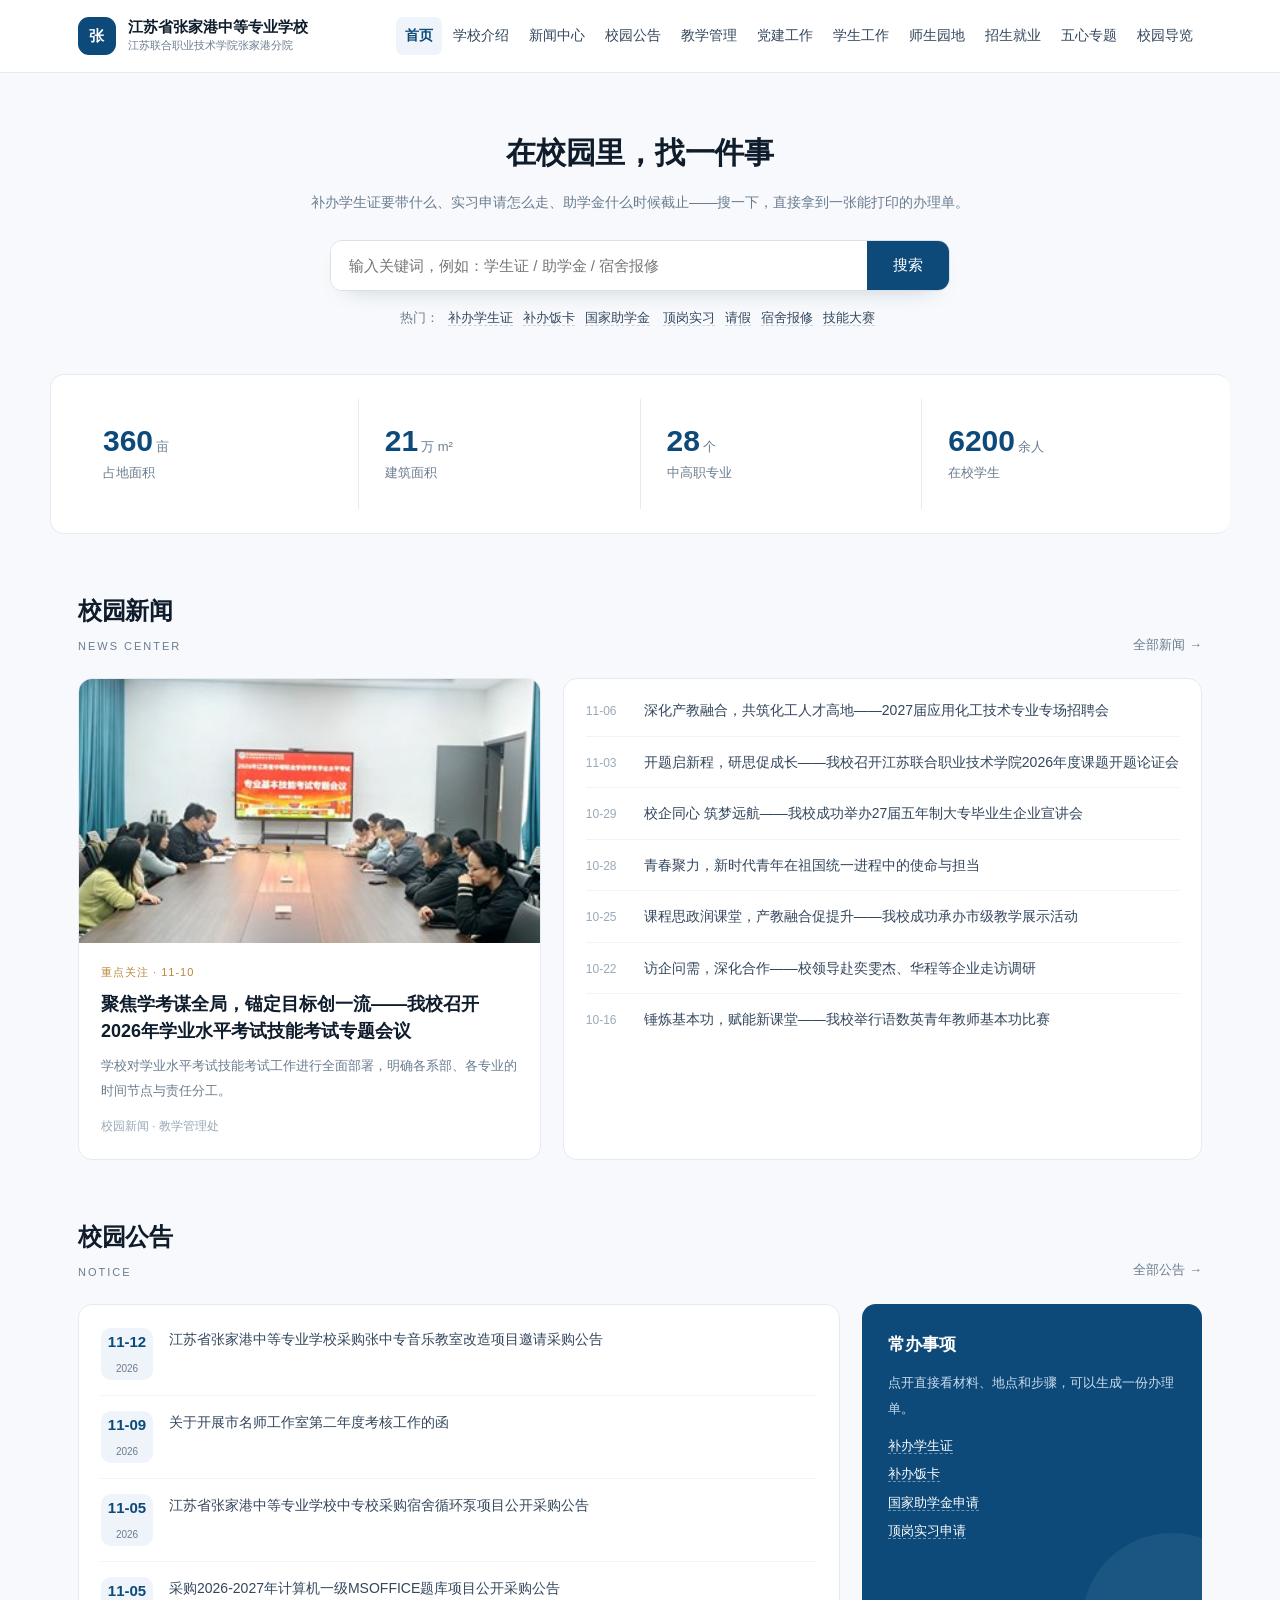
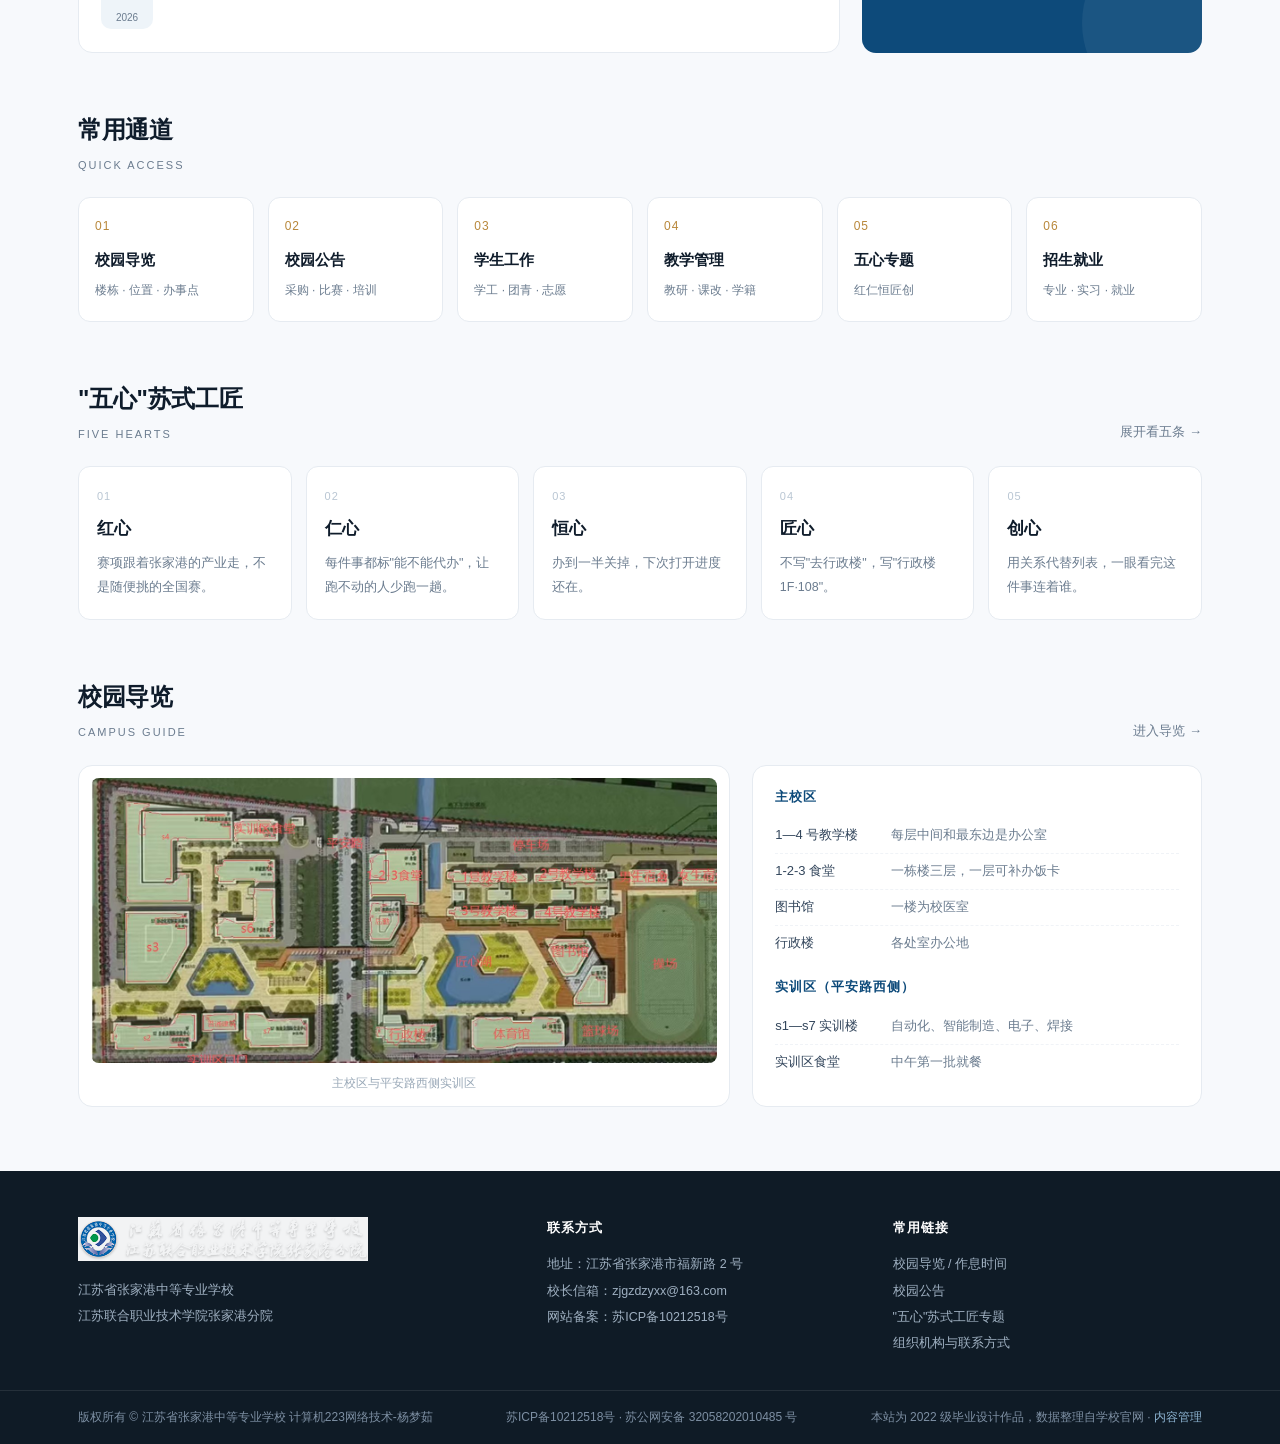
==== index.html @ 9fe330e5 "init: ymr site" ====
<!DOCTYPE html>
<html lang="zh-CN">
<head>
<meta charset="utf-8">
<meta name="viewport" content="width=device-width,initial-scale=1">
<title>江苏省张家港中等专业学校</title>
<link rel="stylesheet" href="assets/css/style.css">
</head>
<body>

<header class="hd"><div class="wrap">
  <a class="brand" href="#p-home">
    <div class="seal">张</div>
    <div><b>江苏省张家港中等专业学校</b><span>江苏联合职业技术学院张家港分院</span></div>
  </a>
  <nav class="nv">
    <a href="#p-home">首页</a>
    <a href="#p-intro">学校介绍</a>
    <a href="#p-news">新闻中心</a>
    <a href="#p-notice">校园公告</a>
    <a href="#p-teach">教学管理</a>
    <a href="#p-partys">党建工作</a>
    <a href="#p-stu">学生工作</a>
    <a href="#p-teacher">师生园地</a>
    <a href="#p-job">招生就业</a>
    <a href="#p-wuxin">五心专题</a>
    <a href="#p-guide">校园导览</a>
  </nav>
</div></header>

<main>

<section class="page on" id="p-home">
    <section class="sb"><div class="wrap">
    <h1>在校园里，找一件事</h1>
    <p>补办学生证要带什么、实习申请怎么走、助学金什么时候截止——搜一下，直接拿到一张能打印的办理单。</p>
    <div class="sbox"><input id="q" placeholder="输入关键词，例如：学生证 / 助学金 / 宿舍报修" autocomplete="off"><button id="qbtn">搜索</button></div>
    <div class="hot">热门：
      <a class="kw">补办学生证</a><a class="kw">补办饭卡</a><a class="kw">国家助学金</a>
      <a class="kw">顶岗实习</a><a class="kw">请假</a><a class="kw">宿舍报修</a><a class="kw">技能大赛</a>
    </div>
    <div id="qres" class="qres"></div>
  </div></section>
<div class="nums"><div class="wrap">
    <div><b>360<i>亩</i></b><span>占地面积</span></div>
    <div><b>21<i>万 m²</i></b><span>建筑面积</span></div>
    <div><b>28<i>个</i></b><span>中高职专业</span></div>
    <div><b>6200<i>余人</i></b><span>在校学生</span></div>
  </div></div>

  <div class="sec"><div class="wrap">
    <div class="shead"><h2>校园新闻<small>News Center</small></h2><a href="#p-news">全部新闻 →</a></div>
    <div class="news">
      <a class="feat" href="#p-news">
        <img src="assets/img/news1.jpg" alt="">
        <div class="txt">
          <div class="tag">重点关注 · 11-10</div>
          <h3>聚焦学考谋全局，锚定目标创一流——我校召开2026年学业水平考试技能考试专题会议</h3>
          <p>学校对学业水平考试技能考试工作进行全面部署，明确各系部、各专业的时间节点与责任分工。</p>
          <div class="meta">校园新闻 · 教学管理处</div>
        </div>
      </a>
      <ul class="listc">
        <li><span class="d">11-06</span><a href="#p-news">深化产教融合，共筑化工人才高地——2027届应用化工技术专业专场招聘会</a></li>
        <li><span class="d">11-03</span><a href="#p-news">开题启新程，研思促成长——我校召开江苏联合职业技术学院2026年度课题开题论证会</a></li>
        <li><span class="d">10-29</span><a href="#p-news">校企同心 筑梦远航——我校成功举办27届五年制大专毕业生企业宣讲会</a></li>
        <li><span class="d">10-28</span><a href="#p-news">青春聚力，新时代青年在祖国统一进程中的使命与担当</a></li>
        <li><span class="d">10-25</span><a href="#p-news">课程思政润课堂，产教融合促提升——我校成功承办市级教学展示活动</a></li>
        <li><span class="d">10-22</span><a href="#p-news">访企问需，深化合作——校领导赴奕雯杰、华程等企业走访调研</a></li>
        <li><span class="d">10-16</span><a href="#p-news">锤炼基本功，赋能新课堂——我校举行语数英青年教师基本功比赛</a></li>
      </ul>
    </div>
  </div></div>

  <div class="sec"><div class="wrap">
    <div class="shead"><h2>校园公告<small>Notice</small></h2><a href="#p-notice">全部公告 →</a></div>
    <div class="notice">
      <ul class="ncard">
        <li><div class="date"><b>11-12</b><span>2026</span></div><a class="t" href="#p-notice">江苏省张家港中等专业学校采购张中专音乐教室改造项目邀请采购公告</a></li>
        <li><div class="date"><b>11-09</b><span>2026</span></div><a class="t" href="#p-notice">关于开展市名师工作室第二年度考核工作的函</a></li>
        <li><div class="date"><b>11-05</b><span>2026</span></div><a class="t" href="#p-notice">江苏省张家港中等专业学校中专校采购宿舍循环泵项目公开采购公告</a></li>
        <li><div class="date"><b>11-05</b><span>2026</span></div><a class="t" href="#p-notice">采购2026-2027年计算机一级MSOFFICE题库项目公开采购公告</a></li>
      </ul>
      <div class="side">
        <h4>常办事项</h4>
        <p style="margin-bottom:10px">点开直接看材料、地点和步骤，可以生成一份办理单。</p>
        <ul style="font-size:13px;line-height:2.2;color:#dceaf5">
          <li><a href="#" class="kw" style="color:#fff;border-bottom:1px dashed rgba(255,255,255,.4)">补办学生证</a></li>
          <li><a href="#" class="kw" style="color:#fff;border-bottom:1px dashed rgba(255,255,255,.4)">补办饭卡</a></li>
          <li><a href="#" class="kw" style="color:#fff;border-bottom:1px dashed rgba(255,255,255,.4)">国家助学金申请</a></li>
          <li><a href="#" class="kw" style="color:#fff;border-bottom:1px dashed rgba(255,255,255,.4)">顶岗实习申请</a></li>
        </ul>
      </div>
    </div>
  </div></div>

  <div class="sec"><div class="wrap">
    <div class="shead"><h2>常用通道<small>QUICK ACCESS</small></h2></div>
    <div class="qk">
      <a href="#p-guide"><div class="n">01</div><b>校园导览</b><span>楼栋 · 位置 · 办事点</span></a>
      <a href="#p-notice"><div class="n">02</div><b>校园公告</b><span>采购 · 比赛 · 培训</span></a>
      <a href="#p-stu"><div class="n">03</div><b>学生工作</b><span>学工 · 团青 · 志愿</span></a>
      <a href="#p-teach"><div class="n">04</div><b>教学管理</b><span>教研 · 课改 · 学籍</span></a>
      <a href="#p-wuxin"><div class="n">05</div><b>五心专题</b><span>红仁恒匠创</span></a>
      <a href="#p-job"><div class="n">06</div><b>招生就业</b><span>专业 · 实习 · 就业</span></a>
    </div>
  </div></div>

  <div class="sec"><div class="wrap">
    <div class="shead"><h2>"五心"苏式工匠<small>Five Hearts</small></h2><a href="#p-wuxin">展开看五条 →</a></div>
    <div class="wx">
      <div class="c"><i>01</i><b>红心</b><p>赛项跟着张家港的产业走，不是随便挑的全国赛。</p></div>
      <div class="c"><i>02</i><b>仁心</b><p>每件事都标"能不能代办"，让跑不动的人少跑一趟。</p></div>
      <div class="c"><i>03</i><b>恒心</b><p>办到一半关掉，下次打开进度还在。</p></div>
      <div class="c"><i>04</i><b>匠心</b><p>不写"去行政楼"，写"行政楼 1F·108"。</p></div>
      <div class="c"><i>05</i><b>创心</b><p>用关系代替列表，一眼看完这件事连着谁。</p></div>
    </div>
  </div></div>

  <div class="sec"><div class="wrap">
    <div class="shead"><h2>校园导览<small>Campus Guide</small></h2><a href="#p-guide">进入导览 →</a></div>
    <div class="guide">
      <div class="gmap"><img src="assets/img/campus-map.jpg" alt="校园总平面图"><p>主校区与平安路西侧实训区</p></div>
      <div class="bl">
        <h4>主校区</h4>
        <ul>
          <li><span>1—4 号教学楼</span><em>每层中间和最东边是办公室</em></li>
          <li><span>1-2-3 食堂</span><em>一栋楼三层，一层可补办饭卡</em></li>
          <li><span>图书馆</span><em>一楼为校医室</em></li>
          <li><span>行政楼</span><em>各处室办公地</em></li>
        </ul>
        <h4>实训区（平安路西侧）</h4>
        <ul>
          <li><span>s1—s7 实训楼</span><em>自动化、智能制造、电子、焊接</em></li>
          <li><span>实训区食堂</span><em>中午第一批就餐</em></li>
        </ul>
      </div>
    </div>
  </div></div>
</section>

<section class="page" id="p-intro">
  <div class="phead"><div class="wrap"><h1>学校介绍</h1><p>江苏省张家港中等专业学校（江苏联合职业技术学院张家港分院）位于张家港市福新路 2 号。</p></div></div>
  <div class="wrap">
    <div class="panel" style="padding:26px"><div class="prose">
      <p>学校前身为江苏省张家港职业教育中心校，1980 年办班、1984 年建校，1988 年创建国标省重点，1996 年成为首批国家级重点职业高中，2009 年成为首批省四星级、省高水平示范性职业学校，2014 年成为首批国家中等职业教育改革发展示范校，2015 年升格为江苏联合职业技术学院张家港分院，2018 年创建为江苏省现代化示范性职业学校，2020 年成为江苏省领航学校建设单位，2024 年 7 月整体迁入福新路 2 号新校区。</p>
      <p>学校占地 360 亩，建筑面积 21 万平方米；现有"3+3"分段培养、五年一贯制、职教高考、三年制中专 4 个办学层次，开设 28 个中高职专业，其中省级品牌专业 4 个、省级示范专业 5 个、省级现代化专业群 3 个；在校班级 147 个，学生 6200 余人，专任教师 419 名；建有学生实践基地 10 个，数控技术应用为国家级实训基地。</p>
    </div></div>

    <div class="shead" style="margin-top:26px"><h2>发展记事<small>History</small></h2></div>
    <div class="panel"><ul class="plist">
      <li><span class="pill">1980</span><span class="p">办班</span></li>
      <li><span class="pill">1984</span><span class="p">建校</span></li>
      <li><span class="pill">1988</span><span class="p">创建国标省重点</span></li>
      <li><span class="pill">1996</span><span class="p">首批国家级重点职业高中</span></li>
      <li><span class="pill">2009</span><span class="p">首批省四星级、省高水平示范性职业学校</span></li>
      <li><span class="pill">2014</span><span class="p">首批国家中等职业教育改革发展示范校</span></li>
      <li><span class="pill">2015</span><span class="p">升格为江苏联合职业技术学院张家港分院</span></li>
      <li><span class="pill">2020</span><span class="p">江苏省领航学校建设单位</span></li>
      <li><span class="pill">2024</span><span class="p">整体迁入福新路 2 号新校区</span></li>
    </ul></div>

    <div class="shead" style="margin-top:26px"><h2>组织机构<small>Organization</small></h2></div>
    <div class="org">
      <div class="panel">
        <h5 style="font-size:13px;color:var(--brand);margin:14px 0 6px">党政管理机构</h5>
        <ul class="plist">
          <li><span class="p">党政办公室</span><span class="d">戴勇林（主任）</span></li>
          <li><span class="p">组织人事处</span><span class="d">胡梅（主任）</span></li>
          <li><span class="p">教学管理处</span><span class="d">方琴（主任）</span></li>
          <li><span class="p">学生管理处</span><span class="d">万杨（主任）</span></li>
          <li><span class="p">实训管理处</span><span class="d">顾达（主任）</span></li>
          <li><span class="p">图文信息处</span><span class="d">徐振宇（主任）</span></li>
          <li><span class="p">合作就业处</span><span class="d">徐宇琴（主任）</span></li>
          <li><span class="p">后勤服务处</span><span class="d">刘宇峰（副主任主持工作）</span></li>
          <li><span class="p">校团委</span><span class="d">袁一楠（书记）</span></li>
        </ul>
      </div>
      <div class="panel">
        <h5 style="font-size:13px;color:var(--brand);margin:14px 0 6px">教学单位</h5>
        <ul class="plist">
          <li><span class="p">智能控制系</span><span class="d">李锋（主任）</span></li>
          <li><span class="p">机械与汽车工程系</span><span class="d">常鹤晖（主任）</span></li>
          <li><span class="p">信息工程系</span><span class="d">张少维（主任）</span></li>
          <li><span class="p">经济贸易系</span><span class="d">朱庆和（主任）</span></li>
          <li><span class="p">能源材料系</span><span class="d">秦峰（副主任主持工作）</span></li>
          <li><span class="p">职教高考部</span><span class="d">倪鸣春（主任）</span></li>
        </ul>
      </div>
    </div>
  </div>
</section>

<section class="page" id="p-news">
  <div class="phead"><div class="wrap"><h1>新闻中心</h1><p>校园新闻与部门动态，数据来自学校官网，标题与日期原样保留。</p></div></div>
  <div class="wrap">
    <div class="shead"><h2>校园新闻<small>Campus News</small></h2></div>
    <div class="panel"><ul class="plist" id="list-news"></ul></div>

    <div class="shead" style="margin-top:30px"><h2>部门新闻<small>Department</small></h2></div>
    <div class="panel"><ul class="plist" id="list-dept"></ul></div>
  </div>
</section>

<section class="page" id="p-notice">
  <div class="phead"><div class="wrap"><h1>校园公告</h1><p>共 <b id="cnt-ann">12</b> 条，标题与日期原样。过期的自动归档。</p></div></div>
  <div class="wrap"><div class="panel"><ul class="plist" id="list-ann"></ul></div></div>
</section>

<section class="page" id="p-wuxin">
  <div class="phead"><div class="wrap"><h1>"五心"苏式工匠</h1><p>五心不是五个词，是五个具体的决定——每条都落在网站里一个能被看见的地方。</p></div></div>
  <div class="wrap">
    <div class="panel" style="padding:26px"><div class="prose"><p>这一页不讲口号。红心、仁心、恒心、匠心、创心，在系统里对应五个可以指给别人看的动作：一条赛项挂在哪、一句话省掉哪趟路、一次关掉浏览器之后还留下什么、一个房间号写到多细、一条通知连到哪件事。</p></div></div>
    <div class="wx" style="grid-template-columns:repeat(2,1fr)">
      <div class="panel" style="padding:24px 26px">
        <div style="font-size:12px;color:#b9c6d3;letter-spacing:1px">01 · 红心</div>
        <h3 style="font-size:18px;margin:8px 0 10px">家国情怀，对接张家港与苏州的产业</h3>
        <div class="prose" style="font-size:13.5px;line-height:2">
          技能竞赛挂的是本地赛项，不是随便挑的全国赛。<br>阳光义站的活动落在"服务地方"，不是凑时长。<br>2024 年迁新校区、360 亩、21 万平方米——这些数字本身就在讲地方投入。
        </div>
      </div>
      <div class="panel" style="padding:24px 26px">
        <div style="font-size:12px;color:#b9c6d3;letter-spacing:1px">02 · 仁心</div>
        <h3 style="font-size:18px;margin:8px 0 10px">温润向善，先把人当人</h3>
        <div class="prose" style="font-size:13.5px;line-height:2">
          每件事都标"能不能代办""要不要本人到场"。<br>校医室这条链先看病、后补手续——顺序不能反。<br>写清"这个点不接事"（静校 12:15-12:55），省的是白跑一趟。
        </div>
      </div>
      <div class="panel" style="padding:24px 26px">
        <div style="font-size:12px;color:#b9c6d3;letter-spacing:1px">03 · 恒心</div>
        <h3 style="font-size:18px;margin:8px 0 10px">反复打磨，久久为功</h3>
        <div class="prose" style="font-size:13.5px;line-height:2">
          办到一半关掉，下次打开进度还在。<br>走过的步骤留下痕迹，让你看见自己走到哪了。<br>公告到期自动归档，不让旧信息占位置。
        </div>
      </div>
      <div class="panel" style="padding:24px 26px">
        <div style="font-size:12px;color:#b9c6d3;letter-spacing:1px">04 · 匠心</div>
        <h3 style="font-size:18px;margin:8px 0 10px">精益求精，做到具体</h3>
        <div class="prose" style="font-size:13.5px;line-height:2">
          不写"去行政楼办理"，写"行政楼 1F·108"。<br>不写"带好材料"，写"学生证、在读证明、工本费"。<br>不写"上班时间"，写"周一至周五 10:30-12:30（跟饭点）"。
        </div>
      </div>
      <div class="panel" style="padding:24px 26px;grid-column:span 2">
        <div style="font-size:12px;color:#b9c6d3;letter-spacing:1px">05 · 创心</div>
        <h3 style="font-size:18px;margin:8px 0 10px">新技术，但不是为了炫技</h3>
        <div class="prose" style="font-size:13.5px;line-height:2">
          用"关系"代替列表：一件事连着谁、在哪、带什么，一眼看完。<br>通知不是列表，是挂在事上的一条边——发布通知=建立关系。<br>单文件、零依赖、不联网也能开，手机电脑都能看。
        </div>
        <p style="margin-top:12px;font-size:13px;color:var(--sub)">这五条没有一条是额外加的功能，它们都长在实现里。</p>
      </div>
    </div>
  </div>
</section>

<section class="page" id="p-guide">
  <div class="phead"><div class="wrap"><h1>校园导览</h1><p>主校区与平安路西侧实训区。楼栋名称以现场标识为准。</p></div></div>
  <div class="wrap"><div class="guide">
    <div class="gmap"><img src="assets/img/campus-map.jpg" alt="校园总平面图"><p>校园总平面图 · 主校区 + 实训区</p></div>
    <div class="bl">
      <h4>主校区</h4>
      <ul>
        <li><span>1—4 号教学楼</span><em>每层中间和最东边是办公室</em></li>
        <li><span>1-2-3 食堂</span><em>一栋三层，一层可补办饭卡</em></li>
        <li><span>图书馆</span><em>一楼为校医室</em></li>
        <li><span>行政楼</span><em>各处室办公地</em></li>
        <li><span>体育馆 · 操场</span><em>东侧</em></li>
        <li><span>男 / 女生宿舍</span><em>最东端，值班室在楼下</em></li>
      </ul>
      <h4>实训区</h4>
      <ul>
        <li><span>s1—s7 实训楼</span><em>自动化、智能制造、电子、焊接</em></li>
        <li><span>实训区食堂</span><em>中午第一批就餐</em></li>
        <li><span>实训区大门</span><em>独立出入口</em></li>
      </ul>
    </div>
  </div></div>
</section>

<section class="page" id="p-teach"><div class="phead"><div class="wrap"><h1>教学管理</h1><p>教学研究 · 教学计划 · 课程改革 · 教研组建设</p></div></div>
  <div class="wrap"><div class="panel"><div class="empty">栏目内容建设中</div></div></div></section>

<section class="page" id="p-partys"><div class="phead"><div class="wrap"><h1>党建工作</h1><p>党建新闻 · 支部建设 · 党旗领航 · 阳光义站</p></div></div>
  <div class="wrap"><div class="panel"><div class="empty">栏目内容建设中</div></div></div></section>

<section class="page" id="p-stu"><div class="phead"><div class="wrap"><h1>学生工作</h1><p>学工动态 · 共青团之窗 · 志愿服务 · 劳动教育 · 心理健康</p></div></div>
  <div class="wrap"><div class="panel"><div class="empty">栏目内容建设中</div></div></div></section>

<section class="page" id="p-teacher"><div class="phead"><div class="wrap"><h1>师生园地</h1><p>名师风采 · 课堂内外 · 优秀学子</p></div></div>
  <div class="wrap"><div class="panel"><div class="empty">栏目内容建设中</div></div></div></section>

<section class="page" id="p-job"><div class="phead"><div class="wrap"><h1>招生就业</h1><p>招生信息 · 28 个中高职专业 · 实习就业</p></div></div>
  <div class="wrap"><div class="panel"><div class="empty">栏目内容建设中</div></div></div></section>

<section class="page" id="p-article">
  <div class="phead"><div class="wrap"><h1 id="art-title"></h1><p id="art-meta"></p></div></div>
  <div class="wrap" style="max-width:900px">
    <div class="panel" style="padding:34px 42px">
      <div class="prose" id="art-body" style="font-size:14.5px;line-height:2.05"></div>
      <div id="art-gen" style="margin-top:26px"></div>
      <div style="margin-top:24px;padding-top:18px;border-top:1px solid var(--line)"><a href="#p-notice" id="art-back" style="font-size:13px;color:var(--brand)">← 返回上一页</a></div>
    </div>
  </div>
</section>

</main>

<footer class="ft">
  <div class="wrap">
    <div>
      <img src="assets/img/logo.png" alt="江苏省张家港中等专业学校">
      <p>江苏省张家港中等专业学校<br>江苏联合职业技术学院张家港分院</p>
    </div>
    <div>
      <h5>联系方式</h5>
      <p>地址：江苏省张家港市福新路 2 号<br>校长信箱：zjgzdzyxx@163.com<br>网站备案：苏ICP备10212518号</p>
    </div>
    <div>
      <h5>常用链接</h5>
      <ul>
        <li><a href="#p-guide">校园导览 / 作息时间</a></li>
        <li><a href="#p-notice">校园公告</a></li>
        <li><a href="#p-wuxin">"五心"苏式工匠专题</a></li>
        <li><a href="#p-intro">组织机构与联系方式</a></li>
      </ul>
    </div>
  </div>
  <div class="fbar"><div class="wrap">
    <span>版权所有 © 江苏省张家港中等专业学校 计算机223网络技术-杨梦茹</span>
    <span>苏ICP备10212518号 · 苏公网安备 32058202010485 号</span>
    <span>本站为 2022 级毕业设计作品，数据整理自学校官网 · <a href="admin.html" style="color:#8fb6d4;text-decoration:none">内容管理</a></span>
  </div></div>
</footer>



<div class="mask" id="mask"><div class="modal" id="mbody"></div></div>
<script src="assets/js/data.js"></script>
<script src="assets/js/main.js"></script>
</body>
</html>
---- assets/css/style.css ----
*{margin:0;padding:0;box-sizing:border-box}
:root{
  --ink:#0f1c2b; --ink2:#33465c; --sub:#6b7c8f;
  --line:#e6ebf1; --bg:#f7f9fc; --card:#fff;
  --brand:#0d4a7a; --brand2:#12639f; --gold:#b8873a; --soft:#eef4f9;
}
body{font:15px/1.75 -apple-system,"Segoe UI","Microsoft YaHei",sans-serif;color:var(--ink);background:var(--bg);-webkit-font-smoothing:antialiased}
a{color:inherit;text-decoration:none}
li{list-style:none}
img{display:block;max-width:100%}
.wrap{max-width:1180px;margin:0 auto;padding:0 28px}

/* 顶栏 */
.hd{background:rgba(255,255,255,.94);border-bottom:1px solid var(--line);position:sticky;top:0;z-index:100}
.hd .wrap{display:flex;align-items:center;gap:26px;min-height:72px}
.brand{display:flex;align-items:center;gap:12px;flex:none;max-width:320px}
.seal{width:38px;height:38px;border-radius:11px;background:var(--brand);color:#fff;display:grid;place-items:center;font-size:15px;letter-spacing:1px;font-weight:600}
.brand b{display:block;font-size:15px;font-weight:600;line-height:1.3}
.brand span{display:block;font-size:11px;color:var(--sub)}
.nv{display:flex;gap:2px;margin-left:auto;flex-wrap:wrap}
.nv a{padding:7px 9px;font-size:13.5px;color:var(--ink2);border-radius:7px;white-space:nowrap;transition:.18s}
.nv a:hover{background:var(--soft);color:var(--brand)}
.nv a.on{color:var(--brand);font-weight:600;background:var(--soft)}

/* hero */
.hero{padding:44px 0 0}
.hero .wrap{display:grid;grid-template-columns:1fr 500px;gap:48px;align-items:center}
.kick{font-size:12px;letter-spacing:2.5px;color:var(--brand);margin-bottom:14px}
.hero h1{font-size:38px;line-height:1.35;letter-spacing:-.5px;font-weight:600;margin-bottom:16px}
.hero h1 em{font-style:normal;color:var(--brand)}
.hero .lead{font-size:15px;color:var(--sub);line-height:2;max-width:520px}
.hero .acts{display:flex;gap:12px;margin-top:26px}
.btn{display:inline-flex;align-items:center;gap:8px;padding:11px 20px;border-radius:9px;font-size:14px;transition:.18s}
.btn.p{background:var(--brand);color:#fff}
.btn.p:hover{background:var(--brand2)}
.btn.s{border:1px solid var(--line);background:#fff;color:var(--ink2)}
.btn.s:hover{border-color:var(--brand);color:var(--brand)}
.hero .pic{border-radius:14px;overflow:hidden;box-shadow:0 18px 40px -18px rgba(15,44,70,.35);position:relative}
.hero .pic img{width:100%;height:320px;object-fit:cover}
.hero .pic .cap{position:absolute;left:0;right:0;bottom:0;padding:26px 18px 14px;background:linear-gradient(transparent,rgba(8,25,40,.72));color:#fff;font-size:12px}

/* 数字 */
.nums{margin-top:34px}
.nums .wrap{display:grid;grid-template-columns:repeat(4,1fr);background:#fff;border:1px solid var(--line);border-radius:14px;overflow:hidden}
.nums div{padding:24px 26px;border-right:1px solid var(--line)}
.nums div:last-child{border-right:0}
.nums b{display:block;font-size:30px;font-weight:600;color:var(--brand);line-height:1.2}
.nums b i{font-size:13px;font-style:normal;color:var(--sub);margin-left:3px;font-weight:400}
.nums span{font-size:13px;color:var(--sub)}

/* 区块 */
.sec{padding:56px 0 0}
.shead{display:flex;align-items:flex-end;justify-content:space-between;margin-bottom:22px}
.shead h2{font-size:24px;font-weight:600;letter-spacing:-.3px}
.shead h2 small{display:block;font-size:11px;letter-spacing:2px;color:var(--sub);font-weight:400;margin-top:5px;text-transform:uppercase}
.shead a{font-size:13px;color:var(--sub)}
.shead a:hover{color:var(--brand)}

/* 新闻 */
.news{display:grid;grid-template-columns:1.15fr 1fr;gap:22px}
.feat{background:var(--card);border:1px solid var(--line);border-radius:14px;overflow:hidden;transition:.2s}
.feat:hover{box-shadow:0 16px 34px -20px rgba(15,44,70,.35)}
.feat img{width:100%;height:264px;object-fit:cover}
.feat .txt{padding:20px 22px 22px}
.feat .tag{font-size:11px;color:var(--gold);letter-spacing:1px}
.feat h3{font-size:18px;font-weight:600;line-height:1.55;margin:8px 0}
.feat p{font-size:13px;color:var(--sub);line-height:1.9}
.feat .meta{font-size:12px;color:#9aa9b8;margin-top:12px}
.listc{background:var(--card);border:1px solid var(--line);border-radius:14px;padding:6px 22px}
.listc li{display:flex;gap:14px;padding:13px 0;border-bottom:1px solid #f0f3f7;align-items:baseline}
.listc li:last-child{border-bottom:0}
.listc .d{font-size:12px;color:#9aa9b8;flex:none;width:44px}
.listc a{flex:1;min-width:0;font-size:14px;color:var(--ink2);overflow:hidden;text-overflow:ellipsis;white-space:nowrap}
.listc a:hover{color:var(--brand)}

/* 公告 */
.notice{display:grid;grid-template-columns:1fr 340px;gap:22px}
.ncard{background:var(--card);border:1px solid var(--line);border-radius:14px;padding:8px 22px}
.ncard li{display:flex;gap:16px;padding:15px 0;border-bottom:1px solid #f0f3f7;align-items:flex-start}
.ncard li:last-child{border-bottom:0}
.ncard .date{flex:none;width:52px;height:52px;border-radius:10px;background:var(--soft);display:grid;place-items:center;line-height:1.1;text-align:center}
.ncard .date b{display:block;font-size:15px;color:var(--brand);font-weight:600}
.ncard .date span{font-size:10px;color:var(--sub)}
.ncard .t{flex:1;min-width:0;font-size:14px;color:var(--ink2);line-height:1.65;display:-webkit-box;-webkit-line-clamp:2;-webkit-box-orient:vertical;overflow:hidden}
.ncard .t:hover{color:var(--brand)}
.side{background:var(--brand);border-radius:14px;padding:26px;color:#fff;position:relative;overflow:hidden}
.side:after{content:"";position:absolute;right:-60px;bottom:-60px;width:180px;height:180px;border-radius:50%;background:rgba(255,255,255,.06)}
.side h4{font-size:17px;font-weight:600;margin-bottom:10px}
.side p{font-size:13px;color:#c9dcec;line-height:2}
.side .ln{margin-top:18px;padding-top:16px;border-top:1px solid rgba(255,255,255,.16);font-size:12px;color:#a9c6dc}
.side .ln b{display:block;color:#fff;font-size:14px;font-weight:500;margin-bottom:2px}

/* 快捷 */
.qk{display:grid;grid-template-columns:repeat(6,1fr);gap:14px}
.qk a{background:var(--card);border:1px solid var(--line);border-radius:12px;padding:18px 16px;transition:.2s}
.qk a:hover{border-color:var(--brand);transform:translateY(-3px);box-shadow:0 14px 26px -18px rgba(15,44,70,.4)}
.qk .n{font-size:12px;color:var(--gold);letter-spacing:1px;margin-bottom:10px}
.qk b{display:block;font-size:15px;font-weight:600;margin-bottom:3px}
.qk span{font-size:12px;color:var(--sub)}

/* 五心 */
.wx{display:grid;grid-template-columns:repeat(5,1fr);gap:14px}
.wx .c{background:var(--card);border:1px solid var(--line);border-radius:12px;padding:20px 18px}
.wx .c i{display:block;font-style:normal;font-size:11px;color:#b9c6d3;letter-spacing:1px}
.wx .c b{display:block;font-size:17px;font-weight:600;margin:8px 0}
.wx .c p{font-size:12.5px;color:var(--sub);line-height:1.9}

/* 导览 */
.guide{display:grid;grid-template-columns:1.45fr 1fr;gap:22px}
.gmap{background:var(--card);border:1px solid var(--line);border-radius:14px;padding:12px}
.gmap img{width:100%;border-radius:8px}
.gmap p{font-size:12px;color:#9aa9b8;text-align:center;padding-top:10px}
.bl{background:var(--card);border:1px solid var(--line);border-radius:14px;padding:20px 22px}
.bl h4{font-size:13px;color:var(--brand);letter-spacing:1px;margin-bottom:10px}
.bl ul{margin-bottom:16px}
.bl ul:last-child{margin-bottom:0}
.bl li{display:flex;gap:12px;font-size:13px;padding:6px 0;border-bottom:1px dashed #f0f3f7}
.bl li:last-child{border-bottom:0}
.bl li span{flex:none;width:104px;color:var(--ink2)}
.bl li em{font-style:normal;color:var(--sub)}

/* 内页 */
.phead{padding:52px 0 26px;border-bottom:1px solid var(--line);margin-bottom:34px}
.phead h1{font-size:32px;font-weight:600;letter-spacing:-.5px}
.phead p{color:var(--sub);font-size:14px;margin-top:8px;max-width:620px}
.page{display:none}
.page.on{display:block}
.panel{background:var(--card);border:1px solid var(--line);border-radius:14px;padding:10px 26px;margin-bottom:22px}
.plist li{display:flex;gap:16px;padding:14px 0;border-bottom:1px solid #f0f3f7;align-items:baseline}
.plist li:last-child{border-bottom:0}
.plist .p{flex:1;min-width:0;font-size:14px;color:var(--ink2)}
.plist .p:hover{color:var(--brand)}
.plist .d{font-size:12px;color:#9aa9b8;flex:none}
.pill{display:inline-block;font-size:11px;color:var(--brand);background:var(--soft);padding:2px 9px;border-radius:20px;flex:none}
.prose{font-size:14.5px;line-height:2.15;color:var(--ink2)}
.prose p+p{margin-top:14px}
.org{display:grid;grid-template-columns:1fr 1fr;gap:22px}

/* 页脚 */
.ft{background:#0f1b26;color:#9fb0c1;margin-top:64px;padding:46px 0 0}
.ft .wrap{display:grid;grid-template-columns:1.4fr 1fr 1fr;gap:36px;padding-bottom:34px}
.ft img{height:44px;opacity:.95;margin-bottom:16px}
.ft h5{color:#fff;font-size:13px;letter-spacing:1px;margin-bottom:12px}
.ft p,.ft li{font-size:12.5px;line-height:2.1}
.ft li a:hover{color:#fff}
.fbar{border-top:1px solid rgba(255,255,255,.09);font-size:12px;color:#7d8fa3}
.fbar .wrap{display:flex;justify-content:space-between;padding:16px 28px;flex-wrap:wrap;gap:8px}
.empty{text-align:center;color:#9aa9b8;font-size:13px;padding:26px 0}


/* 搜索区 */
.sb{padding:54px 0 10px;text-align:center}
.sb h1{font-size:30px;font-weight:600;letter-spacing:-.3px;margin-bottom:10px}
.sb p{color:var(--sub);font-size:14px;margin-bottom:26px}
.sbox{max-width:620px;margin:0 auto;display:flex;border:1px solid #d8e0e8;background:#fff;border-radius:12px;overflow:hidden;box-shadow:0 10px 26px -18px rgba(15,44,70,.4)}
.sbox input{flex:1;border:0;outline:0;padding:16px 18px;font-size:15px;font-family:inherit;color:var(--ink)}
.sbox button{border:0;background:var(--brand);color:#fff;padding:0 26px;font-size:15px;font-family:inherit;cursor:pointer}
.sbox button:hover{background:var(--brand2)}
.hot{margin-top:16px;font-size:13px;color:var(--sub)}
.hot a{margin:0 5px;color:var(--ink2);border-bottom:1px dashed #c8d4e0;cursor:pointer}
.hot a:hover{color:var(--brand);border-bottom-color:var(--brand)}
.qres{max-width:760px;margin:22px auto 0;text-align:left;display:none}
.qres.on{display:block}
.qres .rc{background:#fff;border:1px solid var(--line);border-radius:12px;overflow:hidden}
.qres .ri{display:flex;gap:14px;padding:14px 18px;border-bottom:1px solid #f0f3f7;cursor:pointer}
.qres .ri:last-child{border-bottom:0}
.qres .ri:hover{background:#fafcfe}
.qres .cat{flex:none;font-size:11px;color:var(--brand);background:var(--soft);border-radius:20px;padding:2px 10px;height:22px;line-height:18px}
.qres .rt{font-size:14.5px;color:var(--ink)}
.qres .rt em{font-style:normal;color:var(--brand);font-weight:600}
.qres .rs{font-size:12.5px;color:var(--sub);margin-top:3px;overflow:hidden;text-overflow:ellipsis;white-space:nowrap}
.qnone{padding:26px;text-align:center;color:#9aa9b8;font-size:13px;background:#fff;border:1px solid var(--line);border-radius:12px}

/* 弹层 */
.mask{position:fixed;inset:0;background:rgba(10,22,34,.45);display:none;z-index:200;overflow:auto;padding:40px 16px}
.mask.on{display:block}
.modal{max-width:720px;margin:0 auto;background:#fff;border-radius:16px;padding:30px 34px;box-shadow:0 30px 60px -20px rgba(0,0,0,.4)}
.modal .x{float:right;font-size:22px;color:#9aa9b8;cursor:pointer;line-height:1}
.modal .x:hover{color:var(--ink)}
.modal .mc{font-size:12px;color:var(--brand);letter-spacing:1px}
.modal h2{font-size:23px;font-weight:600;margin:8px 0 6px}
.modal .ms{color:var(--sub);font-size:13.5px}
.modal .blk{border-top:1px solid var(--line);margin-top:20px;padding-top:16px}
.modal .blk h4{font-size:13px;color:var(--brand);letter-spacing:1px;margin-bottom:8px}
.modal .blk li{font-size:13.5px;line-height:2;color:var(--ink2);display:flex;gap:8px}
.modal .blk li:before{content:"□";color:#b9c6d3}
.modal .blk ol{counter-reset:s}
.modal .blk ol li{counter-increment:s}
.modal .blk ol li:before{content:counter(s)".";color:var(--brand)}
.modal .place{display:grid;grid-template-columns:96px 1fr;gap:6px 12px;font-size:13.5px;color:var(--ink2)}
.modal .place b{color:#8b98a8;font-weight:400}
.modal .gen{display:flex;gap:12px;margin-top:24px;align-items:center}
.modal .gen .btn{background:var(--brand);color:#fff;border:0;cursor:pointer;font-family:inherit;font-size:14px}
.modal .gen .btn:hover{background:var(--brand2)}
.modal .gen span{font-size:12px;color:#9aa9b8}

@media(max-width:1100px){
  .hero .wrap,.news,.notice,.guide,.org{grid-template-columns:1fr}
  .nums .wrap{grid-template-columns:repeat(2,1fr)}
  .wx,.qk{grid-template-columns:repeat(2,1fr)}
  .ft .wrap{grid-template-columns:1fr}
  .hd .wrap{flex-wrap:wrap;padding-top:12px;padding-bottom:12px}
  .nv{margin-left:0;width:100%}
}

/* ---- responsive hardening (added) ---- */
img{max-width:100%;height:auto}
.feat,.feat .txt,.listc li{min-width:0}
@media(max-width:1100px){
  .hero .wrap,.news,.notice,.guide,.org{grid-template-columns:minmax(0,1fr)}
  .news .feat img{width:100%;height:auto}
}
@media(max-width:760px){
  .wrap{padding:0 16px}
  .hero h1{font-size:27px}
  .hero p{font-size:14px}
  .shead h2{font-size:21px}
  .shead small{display:none}
  .nums b{font-size:25px}
  .listc a{white-space:normal;display:block;overflow:visible;text-overflow:clip}
  .listc{padding:4px 16px}
  .sbox input{padding:13px 14px;font-size:14px}
  .sbox button{padding:0 18px;font-size:14px}
  .nv a{font-size:12.5px;padding:6px 8px}
  .hd{background:#fff}
  .art h1{font-size:21px;line-height:1.45}
  .art .meta{font-size:12px}
  .art .wrap{padding:0 4px}
  .prose{font-size:14.5px}
  .prose .box{padding:18px 16px}
  .hd .wrap{gap:10px}
  .sec{padding:34px 0}
  .ft .wrap{gap:22px}
}
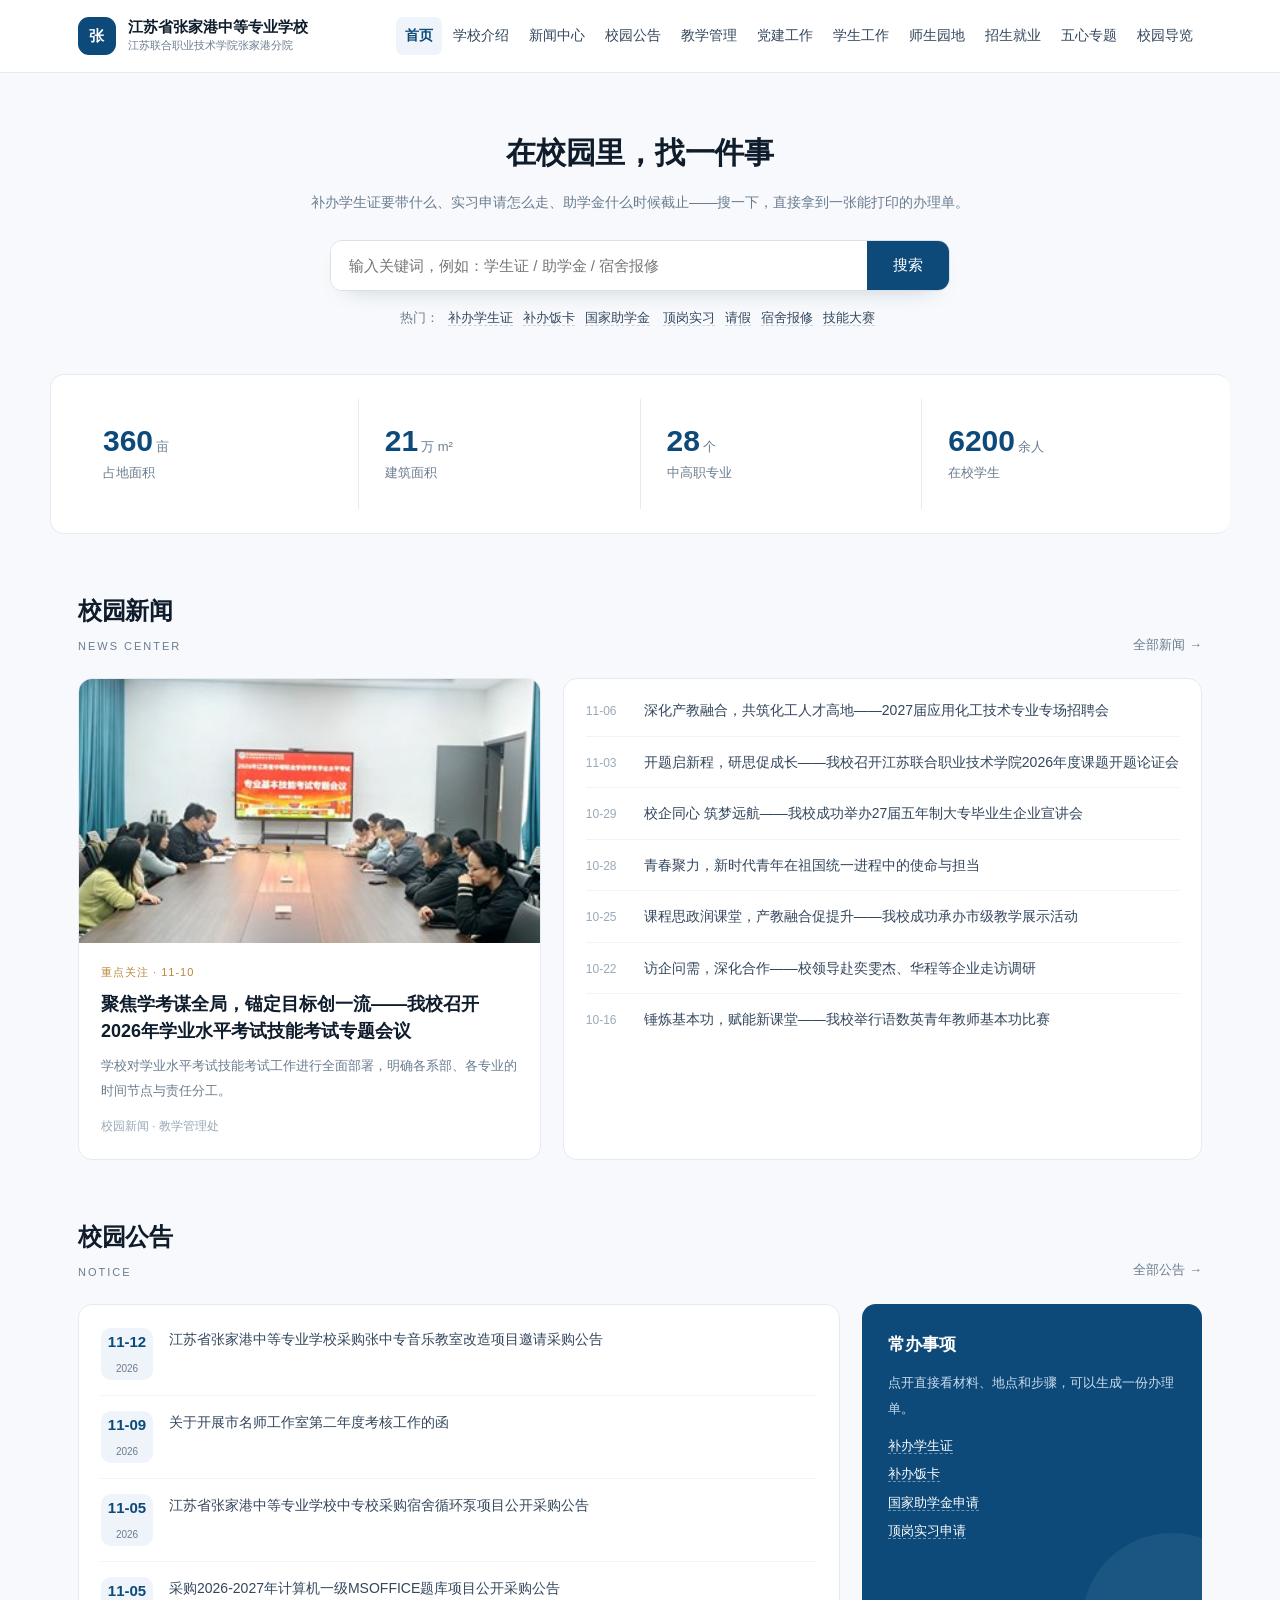
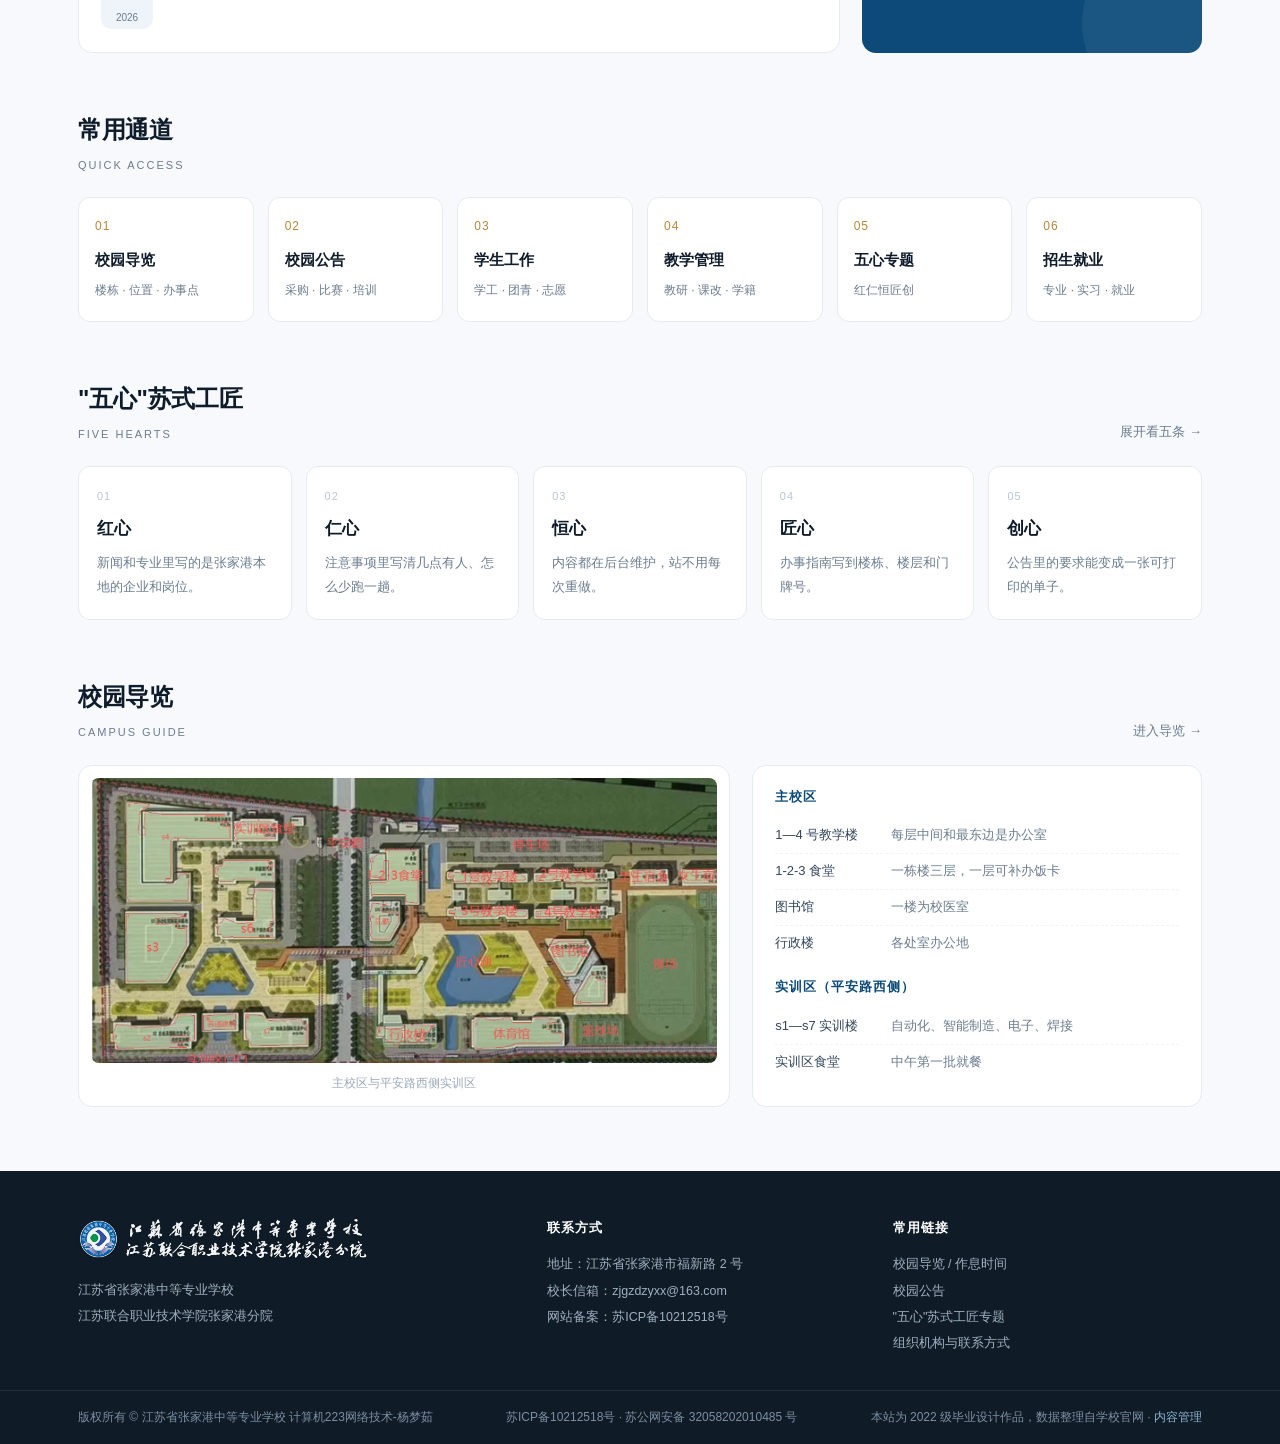
==== commit cfbd1ebf: "copy: rewrite five-hearts page in plain wording" ====
--- a/index.html
+++ b/index.html
@@ -109,11 +109,11 @@
   <div class="sec"><div class="wrap">
     <div class="shead"><h2>"五心"苏式工匠<small>Five Hearts</small></h2><a href="#p-wuxin">展开看五条 →</a></div>
     <div class="wx">
-      <div class="c"><i>01</i><b>红心</b><p>赛项跟着张家港的产业走，不是随便挑的全国赛。</p></div>
-      <div class="c"><i>02</i><b>仁心</b><p>每件事都标"能不能代办"，让跑不动的人少跑一趟。</p></div>
-      <div class="c"><i>03</i><b>恒心</b><p>办到一半关掉，下次打开进度还在。</p></div>
-      <div class="c"><i>04</i><b>匠心</b><p>不写"去行政楼"，写"行政楼 1F·108"。</p></div>
-      <div class="c"><i>05</i><b>创心</b><p>用关系代替列表，一眼看完这件事连着谁。</p></div>
+      <div class="c"><i>01</i><b>红心</b><p>新闻和专业里写的是张家港本地的企业和岗位。</p></div>
+      <div class="c"><i>02</i><b>仁心</b><p>注意事项里写清几点有人、怎么少跑一趟。</p></div>
+      <div class="c"><i>03</i><b>恒心</b><p>内容都在后台维护，站不用每次重做。</p></div>
+      <div class="c"><i>04</i><b>匠心</b><p>办事指南写到楼栋、楼层和门牌号。</p></div>
+      <div class="c"><i>05</i><b>创心</b><p>公告里的要求能变成一张可打印的单子。</p></div>
     </div>
   </div></div>
 
@@ -203,50 +203,39 @@
 </section>
 
 <section class="page" id="p-notice">
-  <div class="phead"><div class="wrap"><h1>校园公告</h1><p>共 <b id="cnt-ann">12</b> 条，标题与日期原样。过期的自动归档。</p></div></div>
+  <div class="phead"><div class="wrap"><h1>校园公告</h1><p>共 <b id="cnt-ann">12</b> 条，标题与日期原样。</p></div></div>
   <div class="wrap"><div class="panel"><ul class="plist" id="list-ann"></ul></div></div>
 </section>
 
 <section class="page" id="p-wuxin">
-  <div class="phead"><div class="wrap"><h1>"五心"苏式工匠</h1><p>五心不是五个词，是五个具体的决定——每条都落在网站里一个能被看见的地方。</p></div></div>
+  <div class="phead"><div class="wrap"><h1>"五心"苏式工匠</h1><p>下面五段，每段对应站里一个点得开的位置。</p></div></div>
   <div class="wrap">
-    <div class="panel" style="padding:26px"><div class="prose"><p>这一页不讲口号。红心、仁心、恒心、匠心、创心，在系统里对应五个可以指给别人看的动作：一条赛项挂在哪、一句话省掉哪趟路、一次关掉浏览器之后还留下什么、一个房间号写到多细、一条通知连到哪件事。</p></div></div>
-    <div class="wx" style="grid-template-columns:repeat(2,1fr)">
-      <div class="panel" style="padding:24px 26px">
-        <div style="font-size:12px;color:#b9c6d3;letter-spacing:1px">01 · 红心</div>
-        <h3 style="font-size:18px;margin:8px 0 10px">家国情怀，对接张家港与苏州的产业</h3>
-        <div class="prose" style="font-size:13.5px;line-height:2">
-          技能竞赛挂的是本地赛项，不是随便挑的全国赛。<br>阳光义站的活动落在"服务地方"，不是凑时长。<br>2024 年迁新校区、360 亩、21 万平方米——这些数字本身就在讲地方投入。
-        </div>
-      </div>
-      <div class="panel" style="padding:24px 26px">
-        <div style="font-size:12px;color:#b9c6d3;letter-spacing:1px">02 · 仁心</div>
-        <h3 style="font-size:18px;margin:8px 0 10px">温润向善，先把人当人</h3>
-        <div class="prose" style="font-size:13.5px;line-height:2">
-          每件事都标"能不能代办""要不要本人到场"。<br>校医室这条链先看病、后补手续——顺序不能反。<br>写清"这个点不接事"（静校 12:15-12:55），省的是白跑一趟。
-        </div>
-      </div>
-      <div class="panel" style="padding:24px 26px">
-        <div style="font-size:12px;color:#b9c6d3;letter-spacing:1px">03 · 恒心</div>
-        <h3 style="font-size:18px;margin:8px 0 10px">反复打磨，久久为功</h3>
-        <div class="prose" style="font-size:13.5px;line-height:2">
-          办到一半关掉，下次打开进度还在。<br>走过的步骤留下痕迹，让你看见自己走到哪了。<br>公告到期自动归档，不让旧信息占位置。
-        </div>
-      </div>
-      <div class="panel" style="padding:24px 26px">
-        <div style="font-size:12px;color:#b9c6d3;letter-spacing:1px">04 · 匠心</div>
-        <h3 style="font-size:18px;margin:8px 0 10px">精益求精，做到具体</h3>
-        <div class="prose" style="font-size:13.5px;line-height:2">
-          不写"去行政楼办理"，写"行政楼 1F·108"。<br>不写"带好材料"，写"学生证、在读证明、工本费"。<br>不写"上班时间"，写"周一至周五 10:30-12:30（跟饭点）"。
-        </div>
-      </div>
-      <div class="panel" style="padding:24px 26px;grid-column:span 2">
-        <div style="font-size:12px;color:#b9c6d3;letter-spacing:1px">05 · 创心</div>
-        <h3 style="font-size:18px;margin:8px 0 10px">新技术，但不是为了炫技</h3>
-        <div class="prose" style="font-size:13.5px;line-height:2">
-          用"关系"代替列表：一件事连着谁、在哪、带什么，一眼看完。<br>通知不是列表，是挂在事上的一条边——发布通知=建立关系。<br>单文件、零依赖、不联网也能开，手机电脑都能看。
-        </div>
-        <p style="margin-top:12px;font-size:13px;color:var(--sub)">这五条没有一条是额外加的功能，它们都长在实现里。</p>
+    <div class="panel" style="padding:26px"><div class="prose"><p>红心看的是新闻和专业里写了什么，仁心看的是注意事项怎么写，恒心看的是这个站能不能一直维护下去，匠心看的是房间号写到几位，创心看的是那条办理单怎么生成。</p></div></div>
+    <div class="wx" style="grid-template-columns:repeat(2,1fr);margin-top:18px">
+      <div class="panel" style="padding:24px 26px">
+        <div style="font-size:12px;color:#7b8fa6;letter-spacing:1px">01 · 红心</div>
+        <h3 style="font-size:17px;margin:8px 0 10px">新闻和专业里写的是本地的产业</h3>
+        <div class="prose" style="font-size:13.5px;line-height:2">新闻中心、专业设置、招生就业三个栏目，写的是张家港本地的企业和岗位：化工、智能装备、纺织、跨境电商。<br>企业宣讲、专场招聘的稿子用的是具体厂名，不是泛泛的“合作企业”。</div>
+      </div>
+      <div class="panel" style="padding:24px 26px">
+        <div style="font-size:12px;color:#7b8fa6;letter-spacing:1px">02 · 仁心</div>
+        <h3 style="font-size:17px;margin:8px 0 10px">注意事项里写的是怎么少跑一趟</h3>
+        <div class="prose" style="font-size:13.5px;line-height:2">每条办事资料的最后一栏是“注意事项”：补办学生证期间可以先办在读证明，乘车、考试都能用。<br>校医室先看病、后补手续；静校 12:15—12:55 这个点不接事，写出来能省一趟路。</div>
+      </div>
+      <div class="panel" style="padding:24px 26px">
+        <div style="font-size:12px;color:#7b8fa6;letter-spacing:1px">03 · 恒心</div>
+        <h3 style="font-size:17px;margin:8px 0 10px">这个站能一直维护下去，不用每次重做</h3>
+        <div class="prose" style="font-size:13.5px;line-height:2">公告、新闻、办事资料、表格模板都在后台改，改完刷新前台就是新的。<br>模板里改列名，生成的文件跟着变；数据能导出成 JSON 备份，换台电脑再导回来。</div>
+      </div>
+      <div class="panel" style="padding:24px 26px">
+        <div style="font-size:12px;color:#7b8fa6;letter-spacing:1px">04 · 匠心</div>
+        <h3 style="font-size:17px;margin:8px 0 10px">房间号写到门牌</h3>
+        <div class="prose" style="font-size:13.5px;line-height:2">行政楼 2 楼 206 室、内线 8216、周一到周五 8:00—11:30。<br>材料清单写“一寸免冠照片 1 张、身份证复印件 1 份”，不写“带好相关材料”。</div>
+      </div>
+      <div class="panel" style="padding:24px 26px">
+        <div style="font-size:12px;color:#7b8fa6;letter-spacing:1px">05 · 创心</div>
+        <h3 style="font-size:17px;margin:8px 0 10px">公告里的要求能变成一张单子</h3>
+        <div class="prose" style="font-size:13.5px;line-height:2">详情页底部有一个按钮，点了下载一份 .doc：材料做成可以打勾的方框，地点做成表格，步骤带序号。<br>47 条内容里 9 条能生成文件，其余写着“本条不涉及学生办理事项”。</div>
       </div>
     </div>
   </div>
